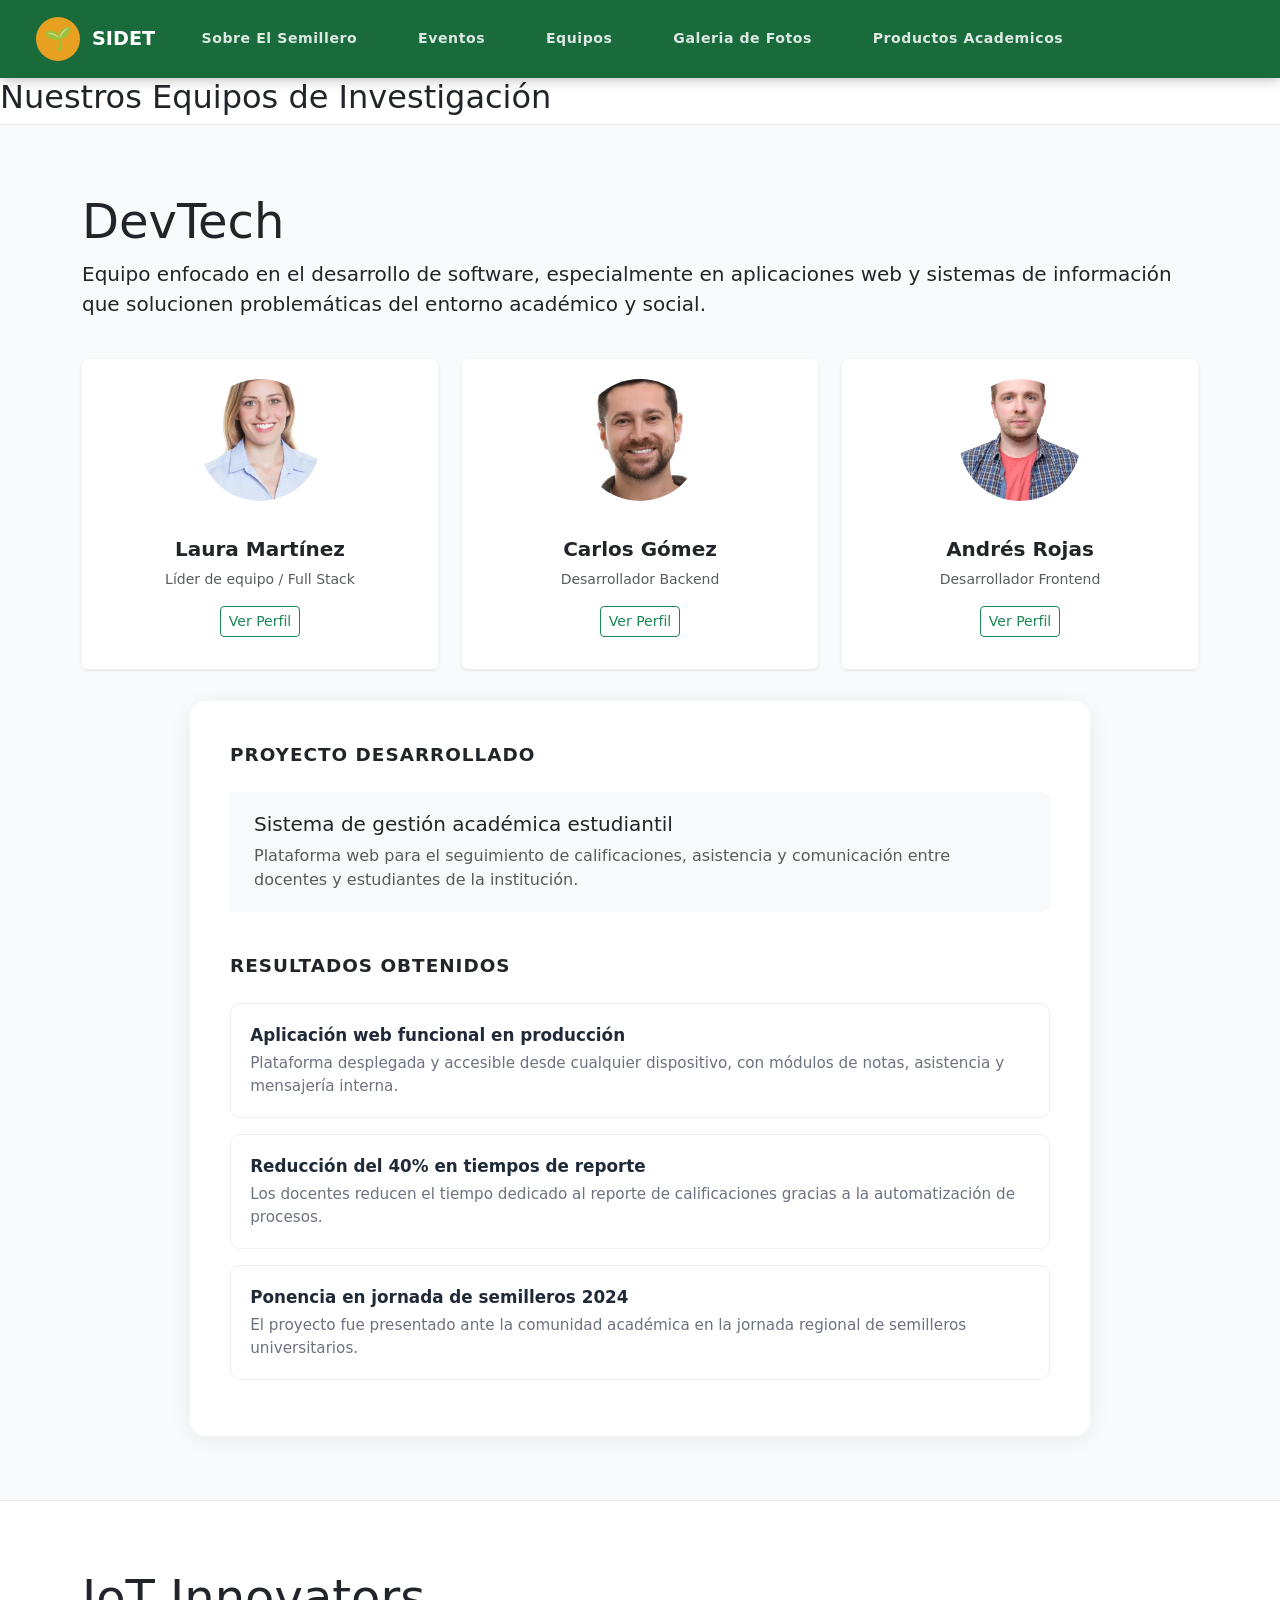
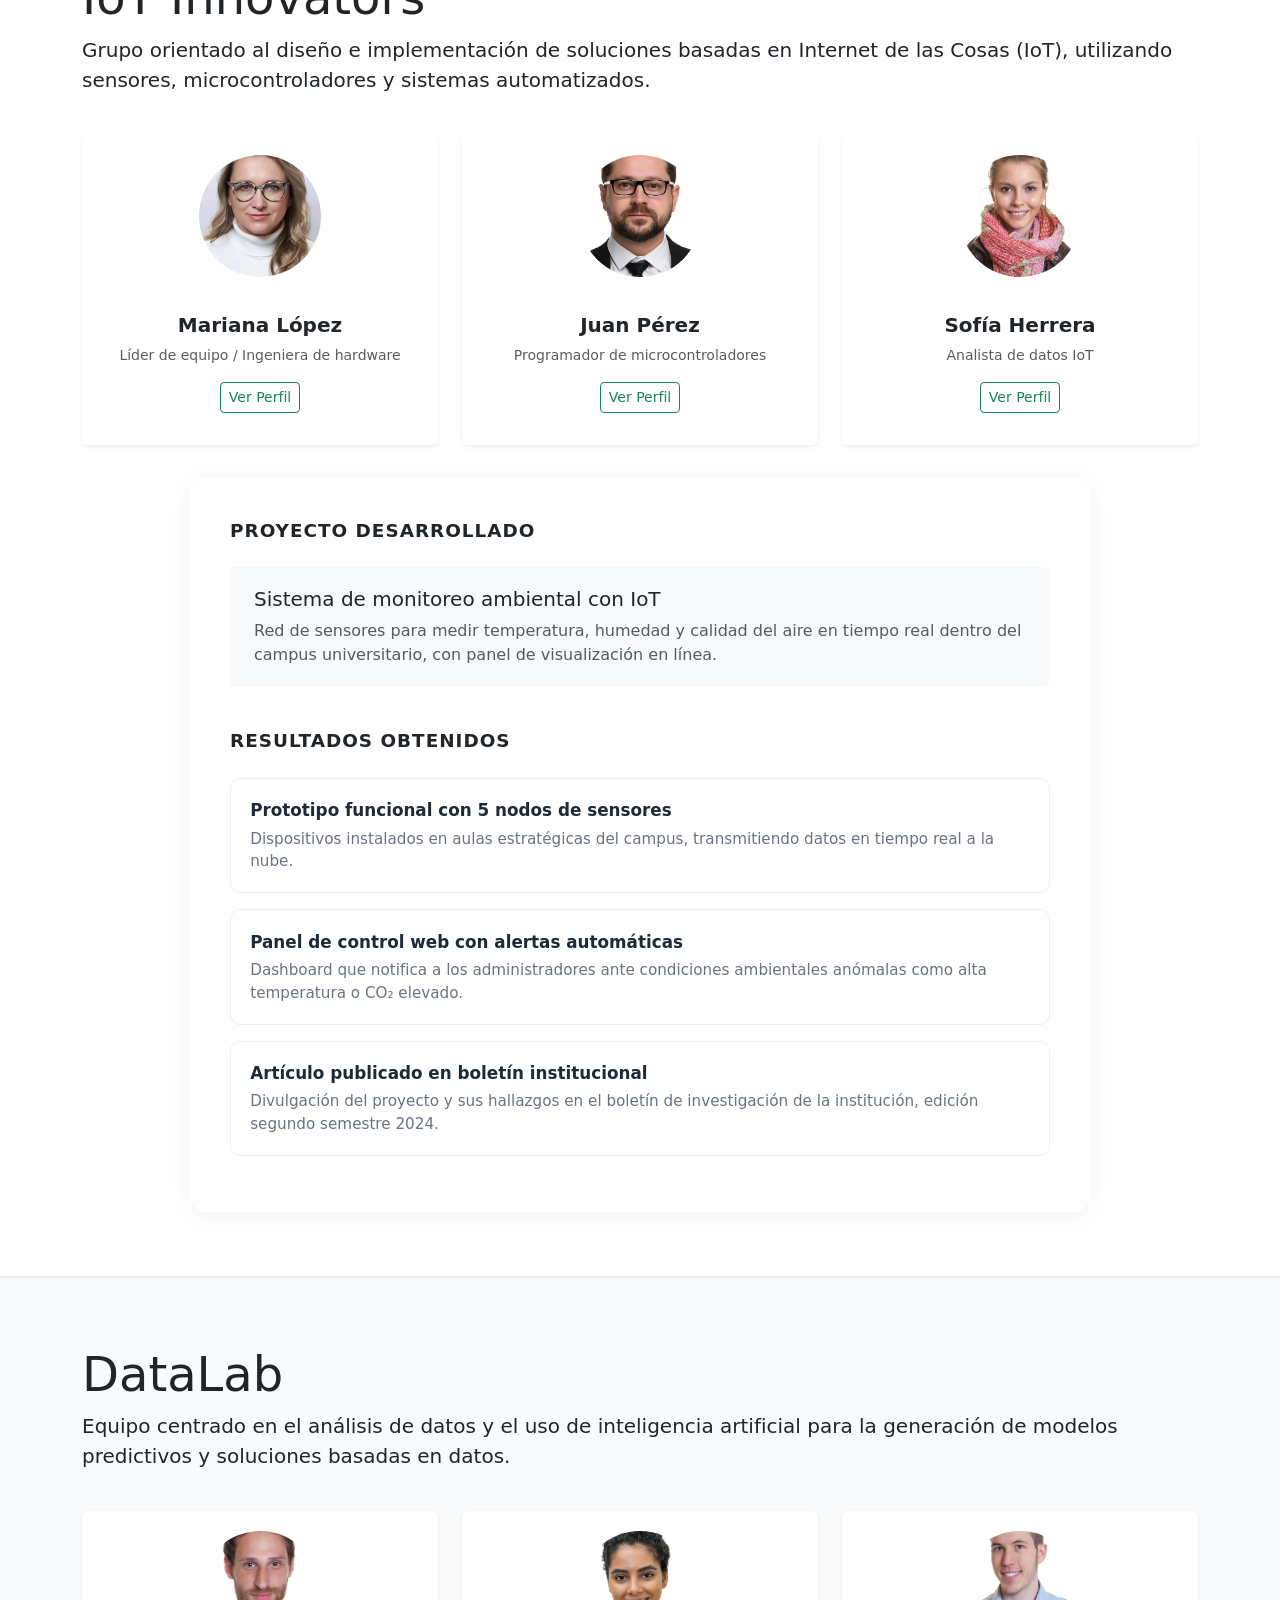
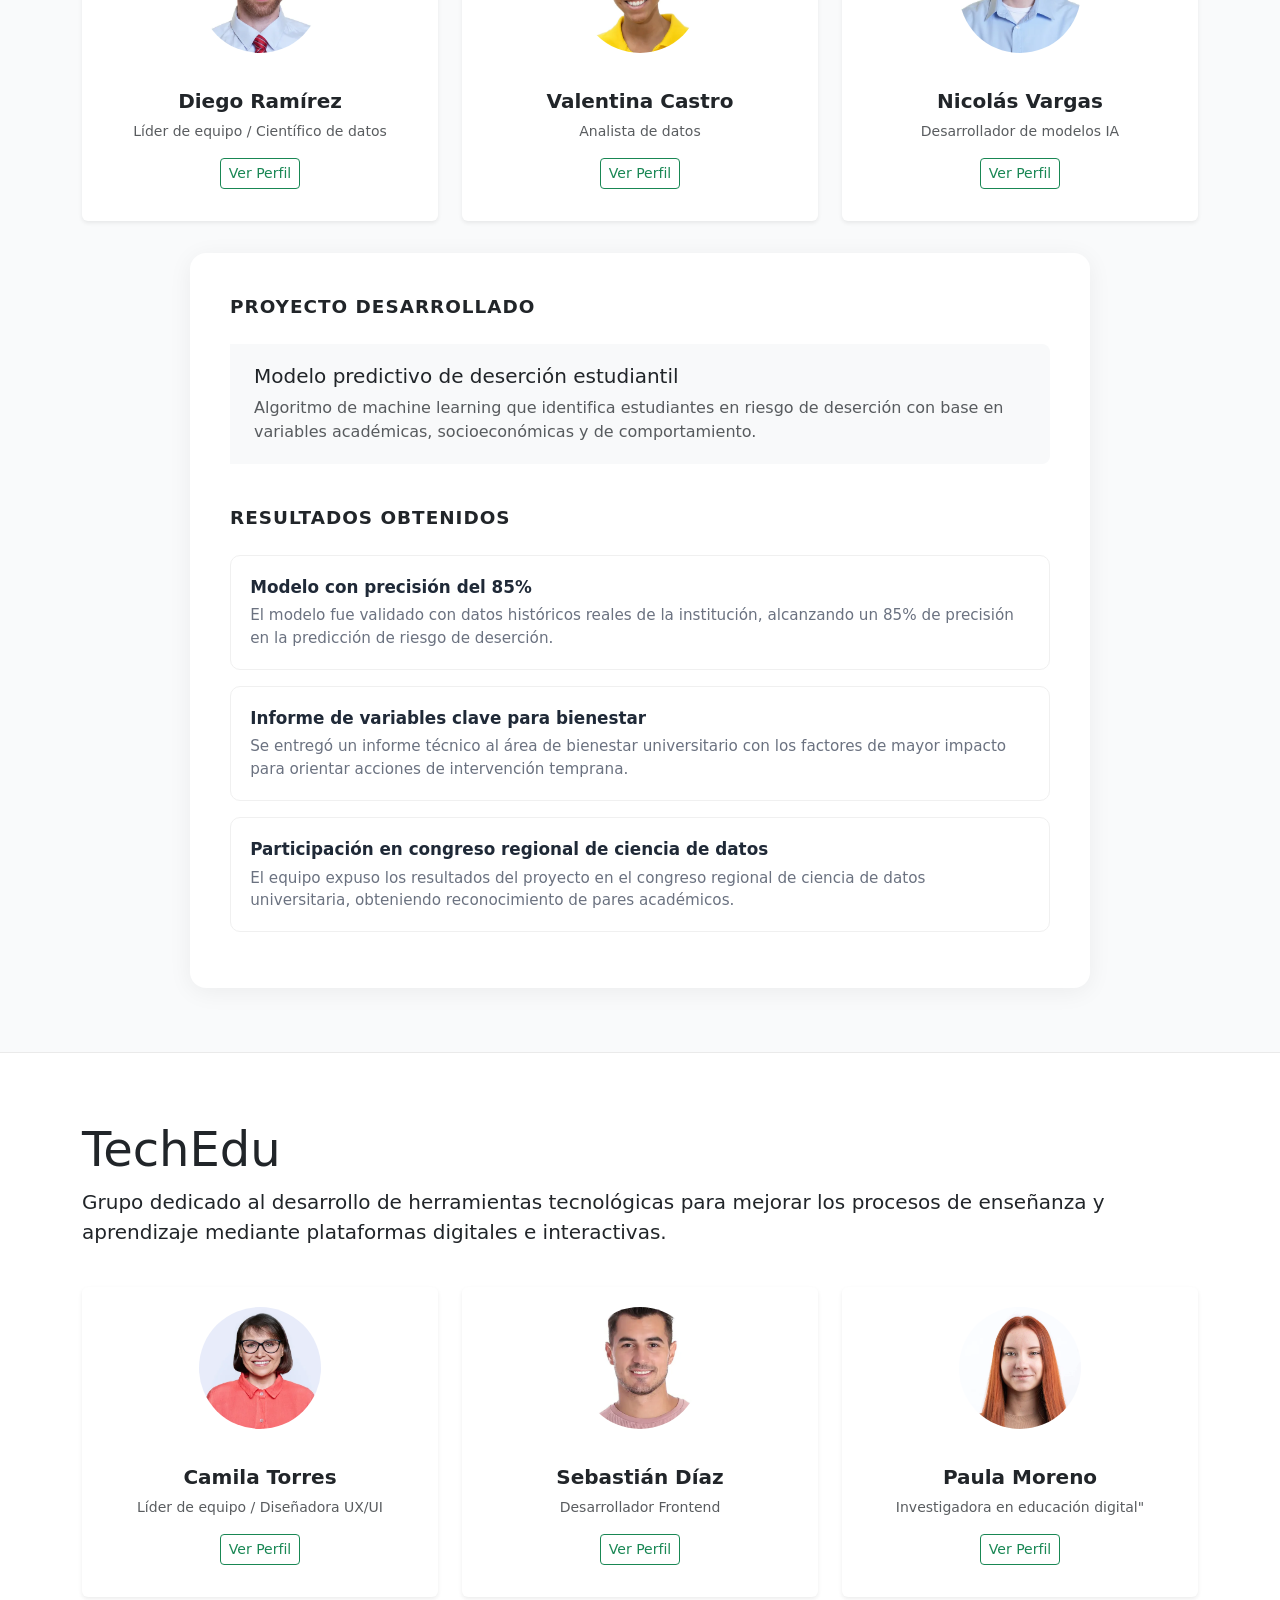
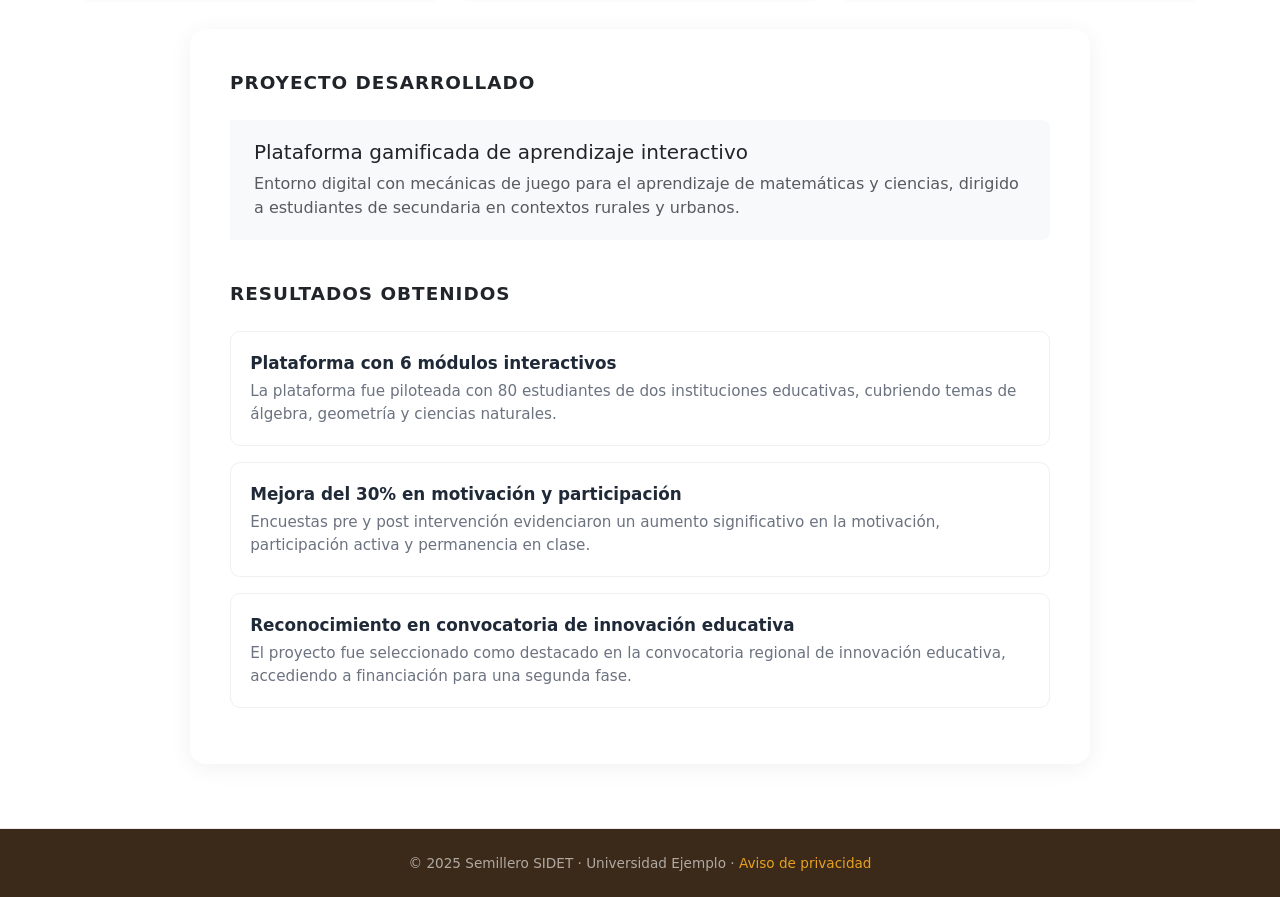
==== equipos.html @ be823335 "add sections sobreSemillero, Eventos, Equipos, GaleriaFotos, productosAcademicos" ====
<!DOCTYPE html>
<html lang="es">

<head>
    <meta charset="UTF-8">
    <meta name="viewport" content="width=device-width, initial-scale=1.0">
    <title>Nuestros Integrantes</title>
    <link rel="stylesheet" href="./css/bootstrap.css">
    <link rel="stylesheet" href="./css/styles.css">
</head>

<body>
    <nav class="navbar navbar-expand-md sticky-top">
        <div class="container-fluid">

            <a class="navbar-brand" href="index.html">
                <div class="logo-circle">🌱</div>
                <span>SIDET</span>
            </a>

            <button class="navbar-toggler" type="button" data-bs-toggle="collapse" data-bs-target="#navbarTogglerDemo02"
                aria-controls="navbarTogglerDemo02" aria-expanded="false" aria-label="Toggle navigation">
                <span class="navbar-toggler-icon"></span>
            </button>

            <div class="collapse navbar-collapse" id="navMenu">
                <ul class="navbar-nav me-auto mb-2 mb-lg-0">
                    <li class="nav-item">
                        <a class="nav-link active" aria-current="page" href="sobreSemillero.html">Sobre El Semillero</a>
                    </li>
                    <li class="nav-item">
                        <a class="nav-link" href="eventos.html">Eventos</a>
                    </li>
                    <li class="nav-item">
                        <a class="nav-link" href="equipos.html">Equipos</a>
                    </li>
                    <li class="nav-item">
                        <a class="nav-link" href="galeria.html">Galeria de Fotos</a>
                    </li>
                    <li class="nav-item">
                        <a class="nav-link" href="productosAcademicos.html">Productos Academicos</a>
                    </li>
                </ul>
            </div>

        </div>
    </nav>
    <main>
        <h2>Nuestros Equipos de Investigación</h2>
        <section class="equipos" id="equipo1">
            <div class="container my-5">
                <div class="row mb-4">
                    <div class="col-12 text-center text-md-start">
                        <h2 class="display-5">DevTech</h2>
                        <p class="lead">Equipo enfocado en el desarrollo de software, especialmente en aplicaciones web
                            y sistemas de información que solucionen problemáticas del entorno académico y social.</p>
                    </div>
                </div>

                <div class="row g-4">

                    <div class="col-12 col-md-6 col-lg-4">
                        <div class="card h-100 border-0 shadow-sm text-center p-3">
                            <img src="./img/equipos/lauraMartinez.jpg"
                                class="rounded-circle mx-auto d-block mb-3 img-equipos" alt="Laura Martínez">
                            <div class="card-body">
                                <h5 class="card-title fw-bold">Laura Martínez</h5>
                                <p class="text-body-secondary small mb-2">Líder de equipo / Full Stack</p>
                                <div class="d-flex justify-content-center gap-2">
                                    <a href="#" class="btn btn-outline-success btn-sm mt-2">Ver Perfil</a>
                                </div>
                            </div>
                        </div>
                    </div>

                    <div class="col-12 col-md-6 col-lg-4">
                        <div class="card h-100 border-0 shadow-sm text-center p-3">
                            <img src="./img/equipos/carlosGomez.jpg"
                                class="rounded-circle mx-auto d-block mb-3 img-equipos" alt="Carlos Gómez">
                            <div class="card-body">
                                <h5 class="card-title fw-bold">Carlos Gómez</h5>
                                <p class="text-body-secondary small mb-2">Desarrollador Backend</p>
                                <a href="#" class="btn btn-outline-success btn-sm mt-2">Ver Perfil</a>
                            </div>
                        </div>
                    </div>

                    <div class="col-12 col-md-6 col-lg-4">
                        <div class="card h-100 border-0 shadow-sm text-center p-3">
                            <img src="./img/equipos/andresRojas.jpg"
                                class="rounded-circle mx-auto d-block mb-3 img-equipos" alt="Andrés Rojas">
                            <div class="card-body">
                                <h5 class="card-title fw-bold">Andrés Rojas</h5>
                                <p class="text-body-secondary small mb-2">Desarrollador Frontend</p>
                                <a href="#" class="btn btn-outline-success btn-sm mt-2">Ver Perfil</a>
                            </div>
                        </div>
                    </div>

                </div>
            </div>
            <!-- Proyectos y Resultados DevTech -->
            <div class="seccion-proyectos">
                <div class="section-heading">Proyecto desarrollado</div>
                <div class="proyecto-card">
                    <h5>Sistema de gestión académica estudiantil</h5>
                    <p class="mb-0 text-body-secondary">Plataforma web para el seguimiento de calificaciones, asistencia y
                        comunicación entre docentes y estudiantes de la institución.</p>
                </div>

                <div class="section-heading mt-4">Resultados obtenidos</div>
                <div class="resultado-item">
                    <div>
                        <p class="resultado-titulo">Aplicación web funcional en producción</p>
                        <p class="resultado-desc">Plataforma desplegada y accesible desde cualquier dispositivo, con
                            módulos de notas, asistencia y mensajería interna.</p>
                    </div>
                </div>
                <div class="resultado-item">
                    <div>
                        <p class="resultado-titulo">Reducción del 40% en tiempos de reporte</p>
                        <p class="resultado-desc">Los docentes reducen el tiempo dedicado al reporte de calificaciones
                            gracias a la automatización de procesos.</p>
                    </div>
                </div>
                <div class="resultado-item">
                    <div>
                        <p class="resultado-titulo">Ponencia en jornada de semilleros 2024</p>
                        <p class="resultado-desc">El proyecto fue presentado ante la comunidad académica en la jornada
                            regional de semilleros universitarios.</p>
                    </div>
                </div>
            </div>
            </div>
        </section>

        <section class="equipos" id="equipo2">
            <div class="container my-5">
                <div class="row mb-4">
                    <div class="col-12 text-center text-md-start">
                        <h2 class="display-5">IoT Innovators</h2>
                        <p class="lead">Grupo orientado al diseño e implementación de soluciones basadas en Internet de
                            las Cosas (IoT), utilizando sensores, microcontroladores y sistemas automatizados.</p>
                    </div>
                </div>

                <div class="row g-4">

                    <div class="col-12 col-md-6 col-lg-4">
                        <div class="card h-100 border-0 shadow-sm text-center p-3">
                            <img src="./img/equipos/marianaLopez.jpg"
                                class="rounded-circle mx-auto d-block mb-3 img-equipos" alt="Mariana López">
                            <div class="card-body">
                                <h5 class="card-title fw-bold">Mariana López</h5>
                                <p class="text-body-secondary small mb-2">Líder de equipo / Ingeniera de hardware</p>
                                <div class="d-flex justify-content-center gap-2">
                                    <a href="#" class="btn btn-outline-success btn-sm mt-2">Ver Perfil</a>
                                </div>
                            </div>
                        </div>
                    </div>

                    <div class="col-12 col-md-6 col-lg-4">
                        <div class="card h-100 border-0 shadow-sm text-center p-3">
                            <img src="./img/equipos/juanPerez.jpg"
                                class="rounded-circle mx-auto d-block mb-3 img-equipos img-equipos" alt="Juan Pérez">
                            <div class="card-body">
                                <h5 class="card-title fw-bold">Juan Pérez</h5>
                                <p class="text-body-secondary small mb-2">Programador de microcontroladores</p>
                                <a href="#" class="btn btn-outline-success btn-sm mt-2">Ver Perfil</a>
                            </div>
                        </div>
                    </div>

                    <div class="col-12 col-md-6 col-lg-4">
                        <div class="card h-100 border-0 shadow-sm text-center p-3">
                            <img src="./img/equipos/sofiaHerrera.jpg"
                                class="rounded-circle mx-auto d-block mb-3 img-equipos" alt="Sofía Herrera">
                            <div class="card-body">
                                <h5 class="card-title fw-bold">Sofía Herrera</h5>
                                <p class="text-body-secondary small mb-2">Analista de datos IoT</p>
                                <a href="#" class="btn btn-outline-success btn-sm mt-2">Ver Perfil</a>
                            </div>
                        </div>
                    </div>

                </div>
            </div>
            <!-- Proyectos y Resultados IoT Innovators -->
                <div class="seccion-proyectos">
                    <div class="section-heading">Proyecto desarrollado</div>
                    <div class="proyecto-card">
                        <h5>Sistema de monitoreo ambiental con IoT</h5>
                        <p class="mb-0 text-body-secondary">Red de sensores para medir temperatura, humedad y calidad del aire en tiempo real dentro del campus universitario, con panel de visualización en línea.</p>
                    </div>
 
                    <div class="section-heading mt-4">Resultados obtenidos</div>
                    <div class="resultado-item">
                        <div>
                            <p class="resultado-titulo">Prototipo funcional con 5 nodos de sensores</p>
                            <p class="resultado-desc">Dispositivos instalados en aulas estratégicas del campus, transmitiendo datos en tiempo real a la nube.</p>
                        </div>
                    </div>
                    <div class="resultado-item">
                        <div>
                            <p class="resultado-titulo">Panel de control web con alertas automáticas</p>
                            <p class="resultado-desc">Dashboard que notifica a los administradores ante condiciones ambientales anómalas como alta temperatura o CO₂ elevado.</p>
                        </div>
                    </div>
                    <div class="resultado-item">
                        <div>
                            <p class="resultado-titulo">Artículo publicado en boletín institucional</p>
                            <p class="resultado-desc">Divulgación del proyecto y sus hallazgos en el boletín de investigación de la institución, edición segundo semestre 2024.</p>
                        </div>
                    </div>
                </div>
            </div>
        </section>
        <section class="equipos" id="equipo3">
            <div class="container my-5">
                <div class="row mb-4">
                    <div class="col-12 text-center text-md-start">
                        <h2 class="display-5">DataLab</h2>
                        <p class="lead">Equipo centrado en el análisis de datos y el uso de inteligencia artificial para
                            la generación de modelos predictivos y soluciones basadas en datos.</p>
                    </div>
                </div>

                <div class="row g-4">

                    <div class="col-12 col-md-6 col-lg-4">
                        <div class="card h-100 border-0 shadow-sm text-center p-3">
                            <img src="./img/equipos/diegoRamirez.jpg"
                                class="rounded-circle mx-auto d-block mb-3 img-equipos" alt="Diego Ramírez">
                            <div class="card-body">
                                <h5 class="card-title fw-bold">Diego Ramírez</h5>
                                <p class="text-body-secondary small mb-2">Líder de equipo / Científico de datos</p>
                                <div class="d-flex justify-content-center gap-2">
                                    <a href="#" class="btn btn-outline-success btn-sm mt-2">Ver Perfil</a>
                                </div>
                            </div>
                        </div>
                    </div>

                    <div class="col-12 col-md-6 col-lg-4">
                        <div class="card h-100 border-0 shadow-sm text-center p-3">
                            <img src="./img/equipos/valentinaCastro.jpg"
                                class="rounded-circle mx-auto d-block mb-3 img-equipos" alt="Valentina Castro">
                            <div class="card-body">
                                <h5 class="card-title fw-bold">Valentina Castro</h5>
                                <p class="text-body-secondary small mb-2">Analista de datos</p>
                                <a href="#" class="btn btn-outline-success btn-sm mt-2">Ver Perfil</a>
                            </div>
                        </div>
                    </div>

                    <div class="col-12 col-md-6 col-lg-4">
                        <div class="card h-100 border-0 shadow-sm text-center p-3">
                            <img src="./img/equipos/nicolasVargas.jpg"
                                class="rounded-circle mx-auto d-block mb-3 img-equipos" alt="Nicolás Vargas">
                            <div class="card-body">
                                <h5 class="card-title fw-bold">Nicolás Vargas</h5>
                                <p class="text-body-secondary small mb-2">Desarrollador de modelos IA</p>
                                <a href="#" class="btn btn-outline-success btn-sm mt-2">Ver Perfil</a>
                            </div>
                        </div>
                    </div>

                </div>
            </div>
             <!-- Proyectos y Resultados DataLab -->
                <div class="seccion-proyectos">
                    <div class="section-heading">Proyecto desarrollado</div>
                    <div class="proyecto-card">
                        <h5>Modelo predictivo de deserción estudiantil</h5>
                        <p class="mb-0 text-body-secondary">Algoritmo de machine learning que identifica estudiantes en riesgo de deserción con base en variables académicas, socioeconómicas y de comportamiento.</p>
                    </div>
 
                    <div class="section-heading mt-4">Resultados obtenidos</div>
                    <div class="resultado-item">
                        <div>
                            <p class="resultado-titulo">Modelo con precisión del 85%</p>
                            <p class="resultado-desc">El modelo fue validado con datos históricos reales de la institución, alcanzando un 85% de precisión en la predicción de riesgo de deserción.</p>
                        </div>
                    </div>
                    <div class="resultado-item">
                        <div>
                            <p class="resultado-titulo">Informe de variables clave para bienestar</p>
                            <p class="resultado-desc">Se entregó un informe técnico al área de bienestar universitario con los factores de mayor impacto para orientar acciones de intervención temprana.</p>
                        </div>
                    </div>
                    <div class="resultado-item">
                        <div>
                            <p class="resultado-titulo">Participación en congreso regional de ciencia de datos</p>
                            <p class="resultado-desc">El equipo expuso los resultados del proyecto en el congreso regional de ciencia de datos universitaria, obteniendo reconocimiento de pares académicos.</p>
                        </div>
                    </div>
                </div>
            </div>
        </section>
        <section class="equipos" id="equipo4">
            <div class="container my-5">
                <div class="row mb-4">
                    <div class="col-12 text-center text-md-start">
                        <h2 class="display-5">TechEdu</h2>
                        <p class="lead">Grupo dedicado al desarrollo de herramientas tecnológicas para mejorar los
                            procesos de enseñanza y aprendizaje mediante plataformas digitales e interactivas.</p>
                    </div>
                </div>

                <div class="row g-4">

                    <div class="col-12 col-md-6 col-lg-4">
                        <div class="card h-100 border-0 shadow-sm text-center p-3">
                            <img src="./img/equipos/camilaTorres.jpg"
                                class="rounded-circle mx-auto d-block mb-3 img-equipos" alt="Camila Torres">
                            <div class="card-body">
                                <h5 class="card-title fw-bold">Camila Torres</h5>
                                <p class="text-body-secondary small mb-2">Líder de equipo / Diseñadora UX/UI</p>
                                <div class="d-flex justify-content-center gap-2">
                                    <a href="#" class="btn btn-outline-success btn-sm mt-2">Ver Perfil</a>
                                </div>
                            </div>
                        </div>
                    </div>

                    <div class="col-12 col-md-6 col-lg-4">
                        <div class="card h-100 border-0 shadow-sm text-center p-3">
                            <img src="./img/equipos/sebastianDiaz.jpg"
                                class="rounded-circle mx-auto d-block mb-3 img-equipos" alt="Sebastián Díaz">
                            <div class="card-body">
                                <h5 class="card-title fw-bold">Sebastián Díaz</h5>
                                <p class="text-body-secondary small mb-2">Desarrollador Frontend</p>
                                <a href="#" class="btn btn-outline-success btn-sm mt-2">Ver Perfil</a>
                            </div>
                        </div>
                    </div>

                    <div class="col-12 col-md-6 col-lg-4">
                        <div class="card h-100 border-0 shadow-sm text-center p-3">
                            <img src="./img/equipos/paulaMoreno.jpg"
                                class="rounded-circle mx-auto d-block mb-3 img-equipos" alt="Paula Moreno">
                            <div class="card-body">
                                <h5 class="card-title fw-bold">Paula Moreno</h5>
                                <p class="text-body-secondary small mb-2">Investigadora en educación digital"</p>
                                <a href="#" class="btn btn-outline-success btn-sm mt-2">Ver Perfil</a>
                            </div>
                        </div>
                    </div>

                </div>
            </div>
            <!-- Proyectos y Resultados TechEdu -->
                <div class="seccion-proyectos">
                    <div class="section-heading">Proyecto desarrollado</div>
                    <div class="proyecto-card">
                        <h5>Plataforma gamificada de aprendizaje interactivo</h5>
                        <p class="mb-0 text-body-secondary">Entorno digital con mecánicas de juego para el aprendizaje de matemáticas y ciencias, dirigido a estudiantes de secundaria en contextos rurales y urbanos.</p>
                    </div>
 
                    <div class="section-heading mt-4">Resultados obtenidos</div>
                    <div class="resultado-item">
                        <div>
                            <p class="resultado-titulo">Plataforma con 6 módulos interactivos</p>
                            <p class="resultado-desc">La plataforma fue piloteada con 80 estudiantes de dos instituciones educativas, cubriendo temas de álgebra, geometría y ciencias naturales.</p>
                        </div>
                    </div>
                    <div class="resultado-item">
                        <div>
                            <p class="resultado-titulo">Mejora del 30% en motivación y participación</p>
                            <p class="resultado-desc">Encuestas pre y post intervención evidenciaron un aumento significativo en la motivación, participación activa y permanencia en clase.</p>
                        </div>
                    </div>
                    <div class="resultado-item">
                        <div>
                            <p class="resultado-titulo">Reconocimiento en convocatoria de innovación educativa</p>
                            <p class="resultado-desc">El proyecto fue seleccionado como destacado en la convocatoria regional de innovación educativa, accediendo a financiación para una segunda fase.</p>
                        </div>
                    </div>
                </div>
            </div>
        </section>
    </main>
    <footer class="text-center">
        <div class="container">
            <p class="mb-0">© 2025 Semillero SIDET · Universidad Ejemplo ·
                <a href="">Aviso de privacidad</a>
            </p>
        </div>
    </footer>
</body>

<script src="./js/bootstrap.bundle.js"></script>

</html>
---- css/styles.css ----
* {
    padding: 0;
    margin: 0;
    box-sizing: border-box;
}

/* Navbar */
.navbar {
    background-color: #1a6b3c;
    padding: 0.75rem 1.5rem;
    box-shadow: 0 2px 12px rgba(0, 0, 0, 0.25);
}

.navbar-brand {
    display: flex;
    align-items: center;
    gap: 0.75rem;
    color: #fff;
    font-size: 1.2rem;
    font-weight: 700;
}

.logo-circle {
    width: 44px;
    height: 44px;
    border-radius: 50%;
    background: #e8a020;
    display: flex;
    align-items: center;
    justify-content: center;
    font-size: 1.4rem;
    flex-shrink: 0;
}

.navbar-nav .nav-link {
    color: rgba(255, 255, 255, 0.85) !important;
    font-size: 0.88rem;
    font-weight: 600;
    letter-spacing: 0.04em;
    padding: 0.5rem 1.9rem !important;
}


/* Header */
#header-home {
    background: linear-gradient(135deg, rgba(26, 107, 60, 0.82) 0%, rgba(30, 30, 30, 0.75) 100%),
        url(https://cdn-3.expansion.mx/dims4/default/8ab237e/2147483647/strip/true/crop/1920x1080+0+0/resize/1200x675!/format/webp/quality/80/?url=https://cdn-3.expansion.mx/f8/ae/9766e75846328ebf2e52f6005796/conalep-semillero-startups-tech.jpeg);
    background-size: cover;
    background-position: center;
    height: 95vh;
    display: flex;
    justify-content: center;
    align-items: center;
    text-align: center;
}

#nombre {
    color: white;
    font-size: 3rem;
    padding: 10px 20px;
}

/* Secciones */
section {
    padding: 5rem 0;
}

/* Lema */
.lema-section {
    background-color: #1a6b3c;
    color: #fff;
    padding: 5rem 0;
}

blockquote.lema {
    font-family: 'Playfair Display', serif;
    font-size: clamp(1.4rem, 3vw, 2.1rem);
    font-style: italic;
    line-height: 1.5;
    border: none;
    position: relative;
    padding: 0 3rem;
}

/* Resume */
.resumen-section {
    background: #f7f3ec;
    text-align: justify;
}

/* Testimonios */
.testimonios-section {
    background-color: #f7f3ec;
}

.testimonio-card {
    border-radius: 8px;
    padding: 2rem;
    box-shadow: 0 3px 16px rgba(0, 0, 0, 0.07);
    position: relative;
    height: 100%;
}


.testimonio-autor {
    display: flex;
    align-items: center;
    gap: 0.75rem;
    margin: 1rem 5px;
}

.autor-avatar {
    width: 42px;
    height: 42px;
    border-radius: 50%;
    background-color: #2d9b5a;
    display: flex;
    align-items: center;
    justify-content: center;
    color: #fff;
    font-size: 1.1rem;
    font-weight: 700;
    flex-shrink: 0;
}

.autor-nombre {
    font-weight: 600;
    font-size: 0.9rem;
}

.autor-rol {
    font-size: 0.78rem;
    color: #6c757d;
}

.btn-unirse {
    background-color: #1a6b3c;
    color: #fff;
    border: none;
    padding: 0.8rem 2.5rem;
    margin-top: 20px;
    font-size: 1rem;
    font-weight: 600;
    border-radius: 3px;
    transition: background-color 0.2s;

    &:hover {
        background-color: #2d9b5a;
        color: #fff;
    }
}

/* Galeria */

.galeria-section {
    background-color: #3b2a1a;

    .section-title {
        color: #fff;
        font-size: xxx-large;
    }
}

.carousel-item img {
    height: 480px;
    object-fit: cover;
    border-radius: 4px;
    filter: brightness(0.88);
}

.btn-galeria {
    border: 2px solid #e8a020;
    color: #e8a020;
    font-weight: 600;
    padding: 0.65rem 2rem;
    border-radius: 3px;
    transition: background-color 0.2s, color 0.2s;

    &:hover {
        background-color: #e8a020;
        color: #3b2a1a;
    }
}

/* Contacto */
.contact-form-wrapper {
    background-color: #f7f3ec;
    border-radius: 6px;
    padding: 2.5rem;

    .form-label {
        font-weight: 600;
        font-size: 0.88rem;
    }

    .form-control {
        border-radius: 3px;
        border: 1.5px solid #d4cec5;
        font-size: 0.92rem;
    }
}

.btn-enviar {
    background-color: #1a6b3c;
    color: #fff;
    border: none;
    padding: 0.7rem 2rem;
    font-weight: 600;
    border-radius: 3px;
    width: 100%;
    transition: background-color 0.2s;

    &:hover {
        background-color: #2d9b5a;
        color: #fff;
    }
}

.info-contacto {
    padding: 1rem 0;
}

.info-item {
    display: flex;
    gap: 1rem;
    margin-bottom: 1.6rem;
    align-items: flex-start;
}

.info-item h6 {
    font-size: 0.82rem;
    color: #6c757d;
    margin: 0;
    text-transform: uppercase;
    letter-spacing: 0.06em;
}

.info-item p {
    margin: 0;
    font-size: 0.95rem;
    color: #3b2a1a;
}

.social-links a {
    display: inline-flex;
    align-items: center;
    justify-content: center;
    width: 38px;
    height: 38px;
    border-radius: 50%;
    background-color: #1a6b3c;
    color: #fff;
    font-size: 1.1rem;
    margin-right: 0.5rem;
    transition: background-color 0.2s;

    &:hover {
        background-color: #e8a020;
        color: #3b2a1a;
    }
}

/* Footer */
footer {
    background: #3b2a1a;
    color: rgba(255, 255, 255, 0.6);
    font-size: 0.85rem;
    padding: 1.5rem 0;

    a {
        color: #e8a020;
        text-decoration: none;
    }
}

.card {
    transition: all 0.3s ease-in-out;
}

.card:hover {
    transform: translateY(-10px);
    box-shadow: 0 10px 20px #1a6b3c !important;
    border: 1px solid #2d9b5a !important;
}

/* Seccion Sobre el semillero */
#header-sobreSemillero {
    padding: 2rem;
    text-align: center;

    h2 {
        font-weight: 800;
        font-size: 2.5rem;
        margin-bottom: 1rem;
        letter-spacing: -0.5px;
    }

    p {
        font-size: 1.2rem;
        color: #1F2937;
        max-width: 600px;
        margin: 0 auto;
        line-height: 1.5;
    }
}


#main-sobreSemillero {
    max-width: 1200px;
    margin: 0 auto;
    padding: 0 1.5rem 4rem 1.5rem;

    img {
        display: block;
        margin: 0 auto 3rem auto;
        border-radius: 16px;
        box-shadow: 0 8px 20px rgba(0, 0, 0, 0.1);
        border: 4px solid #fff;
    }
}



.article-sobreSemillero {
    background-color: #ffffff;
    padding: 2.5rem;
    border-radius: 12px;
    box-shadow: 0 4px 15px rgba(0, 0, 0, 0.03);
    margin-bottom: 2rem;
    border: 1px solid #f0f0f0;
    transition: box-shadow 0.3s ease;

    &:hover {
        box-shadow: 0 8px 25px rgba(0, 0, 0, 0.06);
    }

    h2 {
        font-size: 1.6rem;
        font-weight: 700;
        margin-bottom: 1.2rem;
        position: relative;
        padding-bottom: 0.5rem;
    }

    p {
        line-height: 1.7;
        color: #4B5563;
        font-size: 1.05rem;
        margin-bottom: 0;
    }

    hr {
        border-color: #d1d5db;
        margin: 2rem 0;
        opacity: 0.6;
    }

    ul {
        list-style: none;
        padding-left: 0;
        margin-top: 1.5rem;
        margin-bottom: 0;

        li {
            position: relative;
            padding-left: 2.2rem;
            margin-bottom: 1rem;
            line-height: 1.6;
            color: #4B5563;
            font-size: 1.05rem;
        }

        li:last-child {
            margin-bottom: 0;
        }

        li strong {
            color: #1F2937;
            font-weight: 600;
        }
    }
}

/* Seccion de Eventos */

#eventos {
    max-width: 1200px;
    margin: 0 auto;
    padding: 3rem 1.5rem 5rem 1.5rem;
}

#eventos h2 {
    font-size: 2.2rem;
    font-weight: 800;
    margin-bottom: 3rem;
    text-align: center;
    position: relative;
    padding-bottom: 1rem;
}

#eventos .col {
    display: flex;
}

#eventos .card img {
    height: 100%;
    width: 100%;
    object-fit: cover;
    min-height: 200px;
    border-right: 2px solid #E8F5E9;
}

#eventos .card-body {
    padding: 1.5rem;
    display: flex;
    flex-direction: column;
    justify-content: center;
    height: 100%;
}

#eventos .card-title {
    color: #1F2937;
    font-weight: 700;
    font-size: 1.15rem;
    margin-bottom: 0.75rem;
    line-height: 1.3;
}

#eventos .card:hover .card-title {
    color: #2E7D32;
    transition: color 0.2s ease;
}

#eventos .card-text {
    color: #4B5563;
    font-size: 0.95rem;
    line-height: 1.5;
    margin-bottom: 0;
}

/* Seccion de Equipos */
.equipos {
    padding-top: 20px;
    padding-bottom: 4rem;
    border-bottom: 1px solid #eaeaea;
}

.equipos:nth-child(even) {
    background-color: #F9FAFB;
    border-top: 1px solid #eaeaea;
}

.img-equipos {
    width: 130px;
    height: 130px;
    object-fit: cover;
    padding: 4px;
    background-color: #fff;
}

.seccion-proyectos {
    max-width: 900px;
    margin: 0 auto;
    padding: 2.5rem;
    background-color: #ffffff;
    border-radius: 16px;
    box-shadow: 0 4px 25px rgba(0, 0, 0, 0.06);
    margin-top: -1rem;
    position: relative;
    z-index: 2;
}

.section-heading {
    font-size: 1.15rem;
    text-transform: uppercase;
    letter-spacing: 1px;
    font-weight: 700;
    margin-bottom: 1.2rem;
    display: inline-block;
    padding-bottom: 4px;
}

.resultado-item {
    display: flex;
    align-items: flex-start;
    padding: 1.2rem;
    margin-bottom: 1rem;
    background-color: #fff;
    border: 1px solid #f0f0f0;
    border-radius: 10px;
    transition: background-color 0.2s ease;
}

.resultado-item:hover {
    background-color: #E8F5E9;
    border-color: #c8e6c9;
}


.resultado-titulo {
    font-weight: 600;
    font-size: 1.05rem;
    margin-bottom: 0.25rem;
    color: #1F2937;
}

.resultado-desc {
    margin-bottom: 0;
    font-size: 0.95rem;
    color: #6B7280;
    line-height: 1.5;
}

.proyecto-card {
    background: #f8f9fa;
    border-radius: 0 8px 8px 0;
    padding: 1.25rem 1.5rem;
    margin-bottom: 1rem;
}

/* Seccion Galeria */
#header-galeria {
    padding: 1.5rem;
    text-align: center;
    margin-bottom: 3rem;

    h2 {
        color: #2E7D32;
        font-weight: 800;
        font-size: 2.5rem;
        margin-bottom: 0;
        letter-spacing: -0.5px;
    }
}


#main-galeria {
    display: grid;
    grid-template-columns: 1fr;
    gap: 1.5rem;
    padding: 0 1.5rem 5rem 1.5rem;
    max-width: 1200px;
    margin: 0 auto;
    
    a {
        display: block;
        border-radius: 12px;
        overflow: hidden;
        box-shadow: 0 4px 15px rgba(0, 0, 0, 0.08);
        background-color: #E8F5E9;
        transition: transform 0.3s ease, box-shadow 0.3s ease;
        cursor: zoom-in;

        img {
            width: 100%;
            height: 250px;
            object-fit: cover;
            transition: transform 0.5s ease;
        }
    }

    a:hover {
        transform: translateY(-8px);
        box-shadow: 0 15px 30px rgba(0, 0, 0, 0.15);
    }
}

main a:hover img {
    transform: scale(1.08);
}

/* Seccion Productos Academicos */

#section-productosAcademicos{
    padding: 20px 12px;
}

@media (min-width: 576px) {
    #main-galeria {
        grid-template-columns: repeat(auto-fit, minmax(280px, 1fr));
    }
}
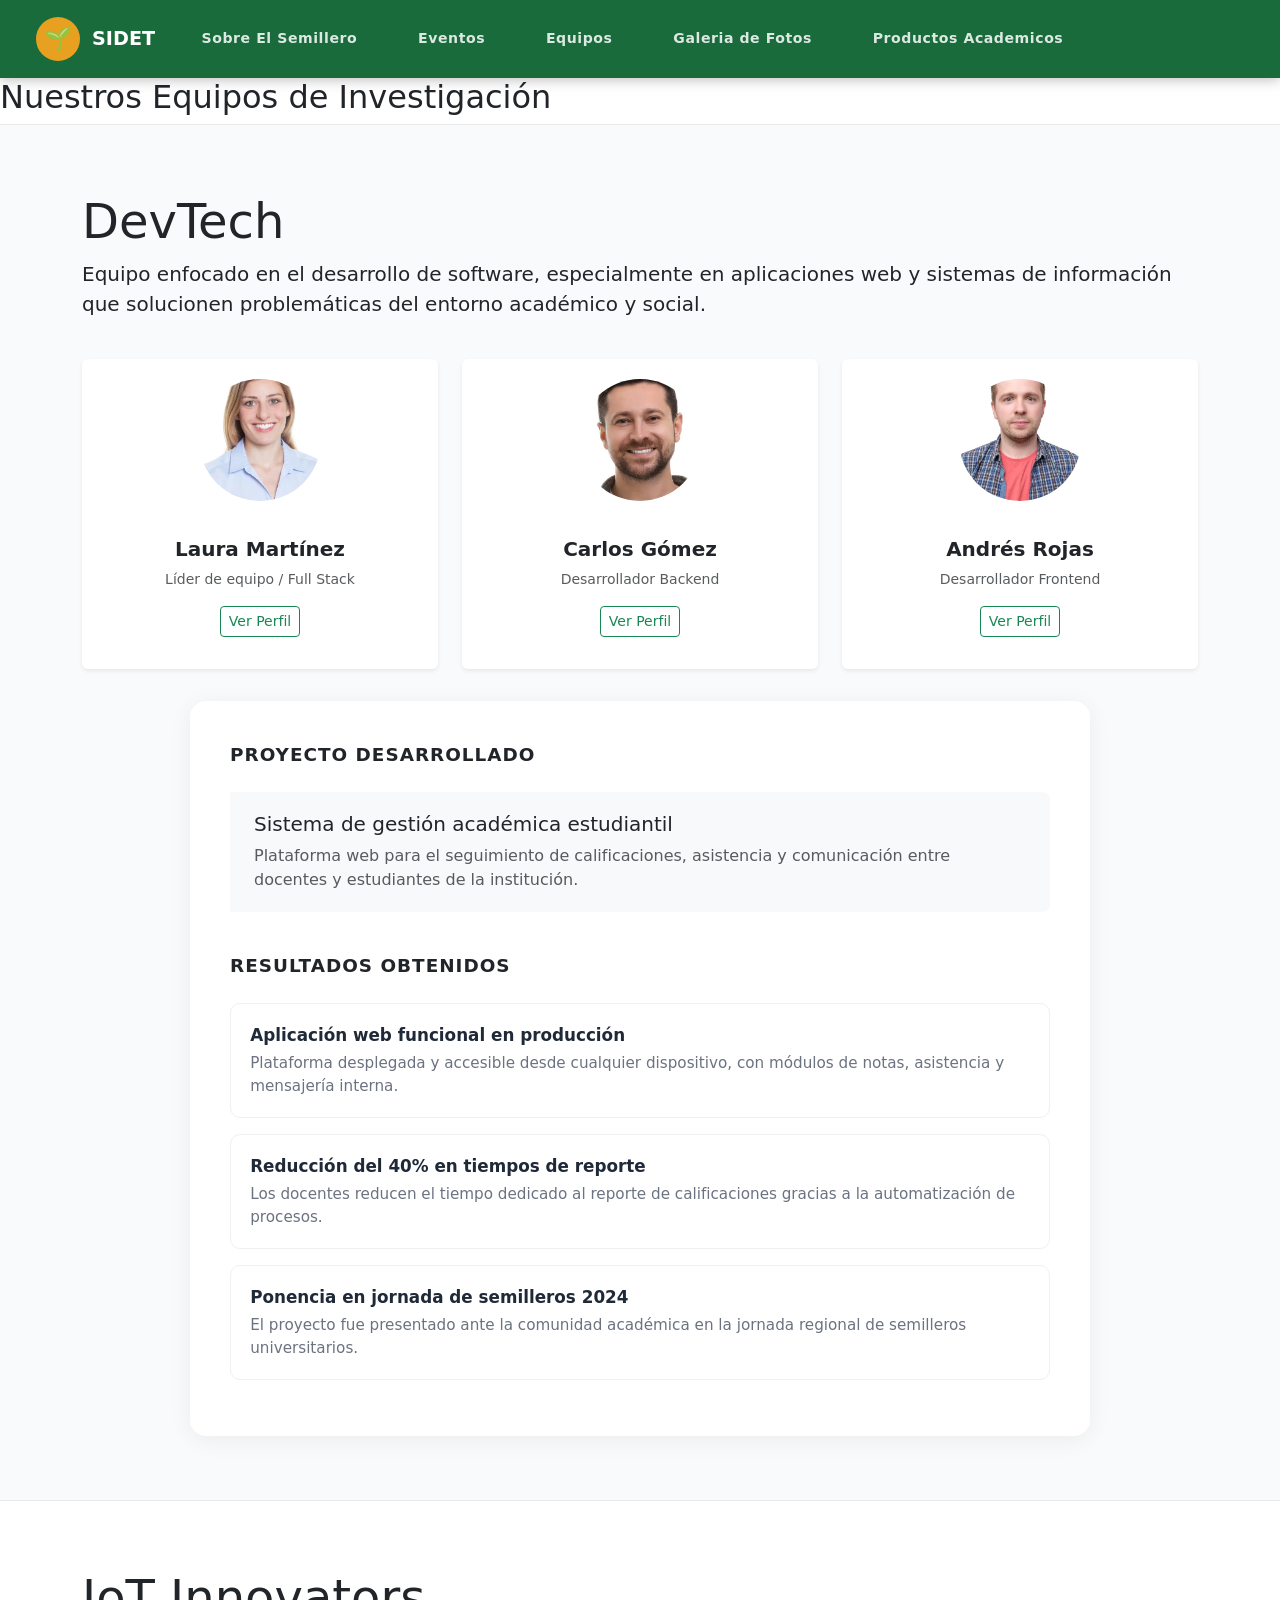
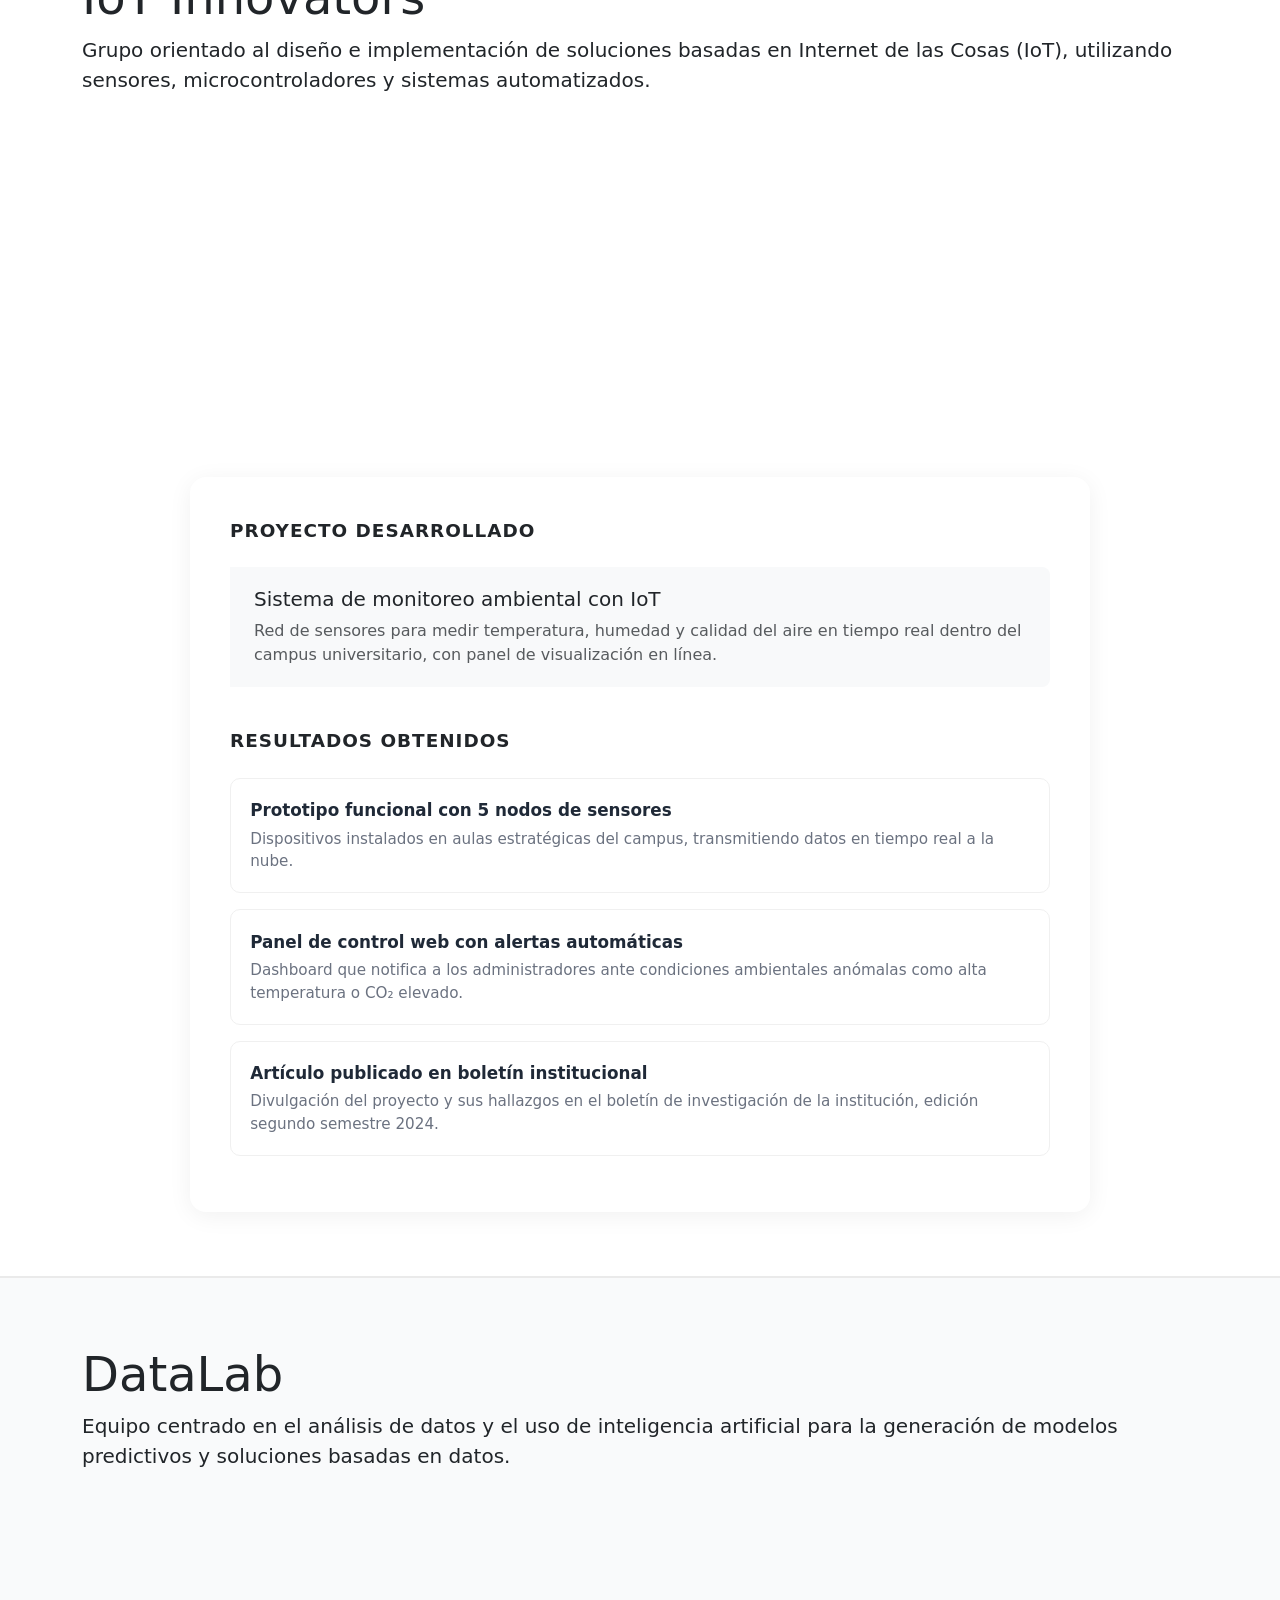
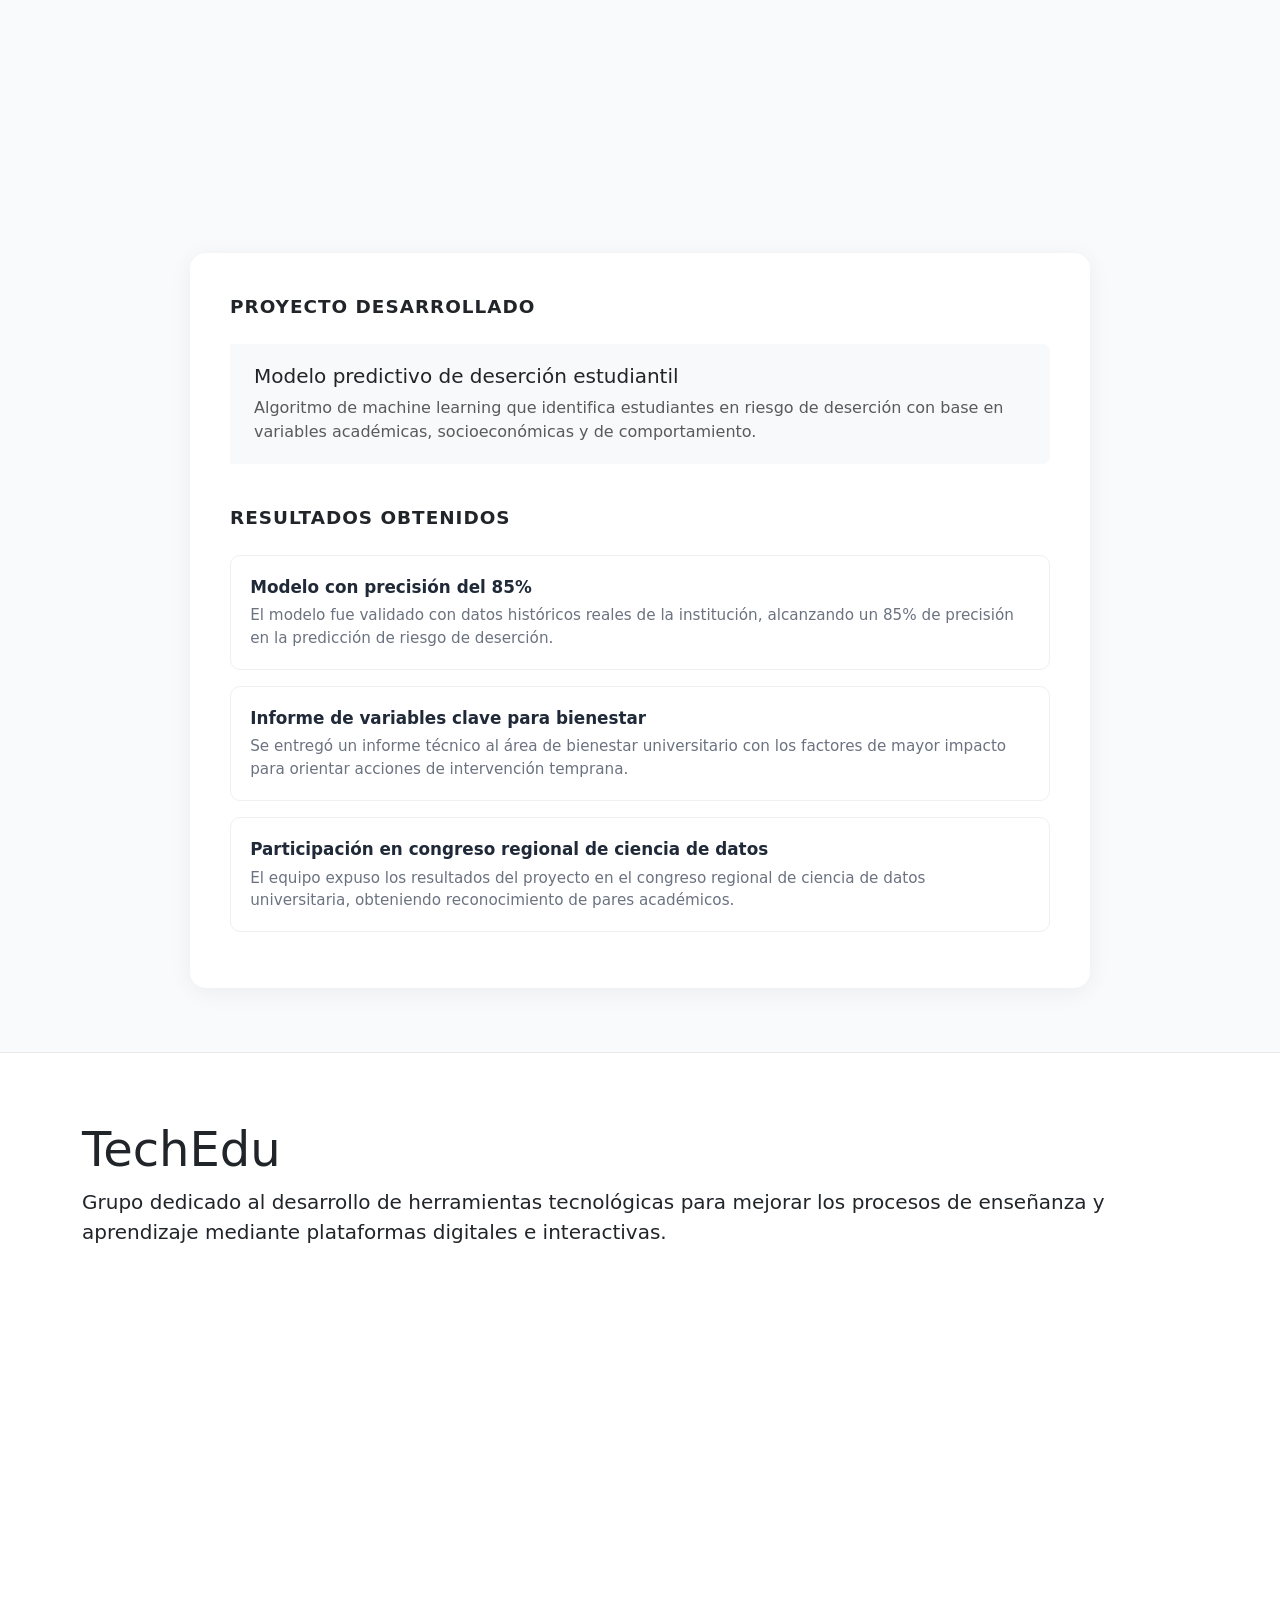
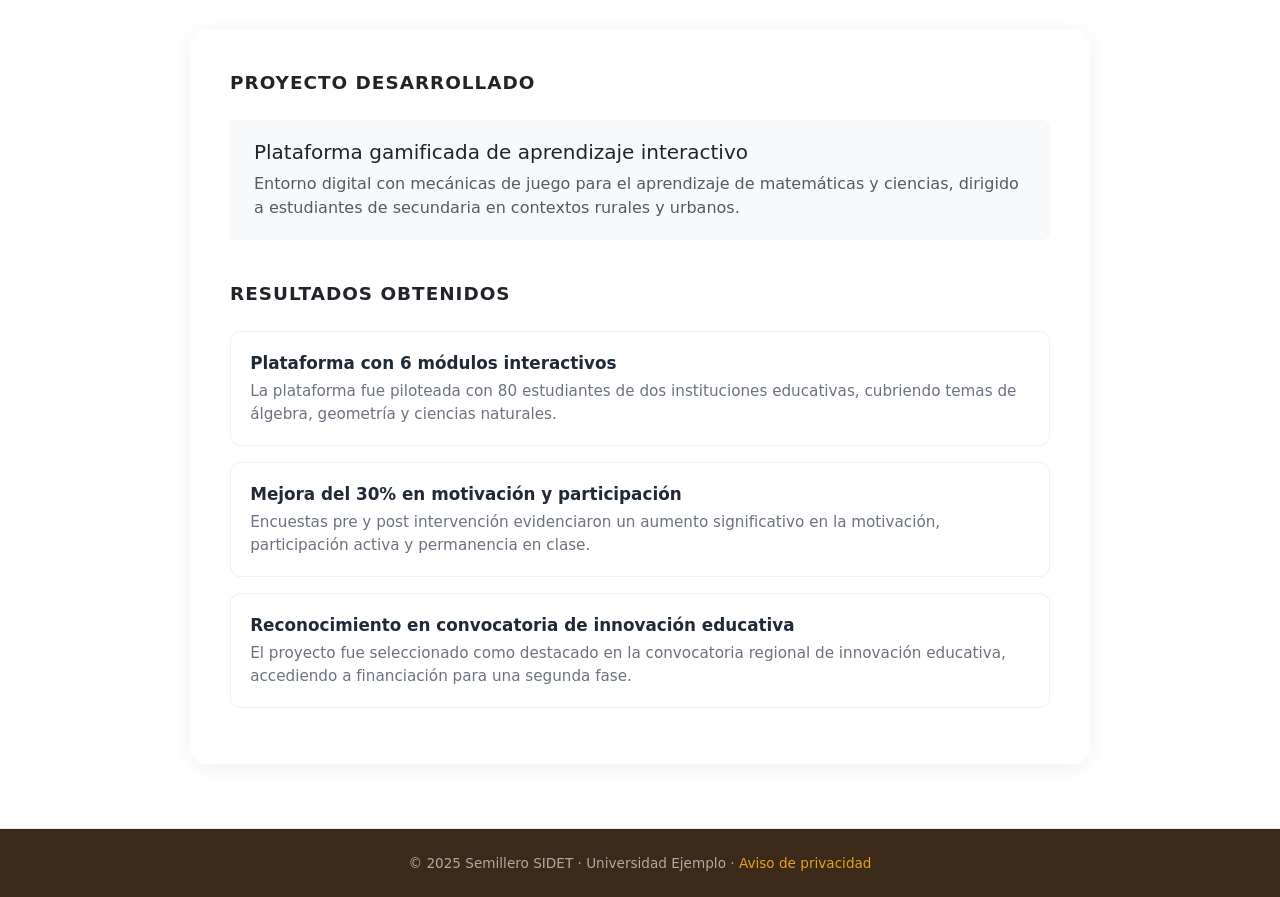
==== commit 6c2217f3: "animations and icons" ====
--- a/equipos.html
+++ b/equipos.html
@@ -7,6 +7,7 @@
     <title>Nuestros Integrantes</title>
     <link rel="stylesheet" href="./css/bootstrap.css">
     <link rel="stylesheet" href="./css/styles.css">
+    <link rel="stylesheet" href="./css/aos.css">
 </head>
 
 <body>
@@ -46,9 +47,9 @@
         </div>
     </nav>
     <main>
-        <h2>Nuestros Equipos de Investigación</h2>
-        <section class="equipos" id="equipo1">
-            <div class="container my-5">
+        <h2 data-aos="zoom-in">Nuestros Equipos de Investigación</h2>
+        <section class="equipos" id="equipo1" >
+            <div class="container my-5" data-aos="fade-up">
                 <div class="row mb-4">
                     <div class="col-12 text-center text-md-start">
                         <h2 class="display-5">DevTech</h2>
@@ -59,7 +60,7 @@
 
                 <div class="row g-4">
 
-                    <div class="col-12 col-md-6 col-lg-4">
+                    <div class="col-12 col-md-6 col-lg-4" data-aos="flip-right" data-aos-duration="2000">
                         <div class="card h-100 border-0 shadow-sm text-center p-3">
                             <img src="./img/equipos/lauraMartinez.jpg"
                                 class="rounded-circle mx-auto d-block mb-3 img-equipos" alt="Laura Martínez">
@@ -73,7 +74,7 @@
                         </div>
                     </div>
 
-                    <div class="col-12 col-md-6 col-lg-4">
+                    <div class="col-12 col-md-6 col-lg-4" data-aos="flip-right" data-aos-duration="2000">
                         <div class="card h-100 border-0 shadow-sm text-center p-3">
                             <img src="./img/equipos/carlosGomez.jpg"
                                 class="rounded-circle mx-auto d-block mb-3 img-equipos" alt="Carlos Gómez">
@@ -85,7 +86,7 @@
                         </div>
                     </div>
 
-                    <div class="col-12 col-md-6 col-lg-4">
+                    <div class="col-12 col-md-6 col-lg-4" data-aos="flip-right" data-aos-duration="2000">
                         <div class="card h-100 border-0 shadow-sm text-center p-3">
                             <img src="./img/equipos/andresRojas.jpg"
                                 class="rounded-circle mx-auto d-block mb-3 img-equipos" alt="Andrés Rojas">
@@ -100,7 +101,7 @@
                 </div>
             </div>
             <!-- Proyectos y Resultados DevTech -->
-            <div class="seccion-proyectos">
+            <div class="seccion-proyectos" data-aos="fade-up data-aos="fade-up" data-aos-duration="1500"">
                 <div class="section-heading">Proyecto desarrollado</div>
                 <div class="proyecto-card">
                     <h5>Sistema de gestión académica estudiantil</h5>
@@ -134,8 +135,8 @@
             </div>
         </section>
 
-        <section class="equipos" id="equipo2">
-            <div class="container my-5">
+        <section class="equipos" id="equipo2" >
+            <div class="container my-5" data-aos="fade-up">
                 <div class="row mb-4">
                     <div class="col-12 text-center text-md-start">
                         <h2 class="display-5">IoT Innovators</h2>
@@ -146,7 +147,7 @@
 
                 <div class="row g-4">
 
-                    <div class="col-12 col-md-6 col-lg-4">
+                    <div class="col-12 col-md-6 col-lg-4" data-aos="flip-right" data-aos-duration="2000">
                         <div class="card h-100 border-0 shadow-sm text-center p-3">
                             <img src="./img/equipos/marianaLopez.jpg"
                                 class="rounded-circle mx-auto d-block mb-3 img-equipos" alt="Mariana López">
@@ -160,7 +161,7 @@
                         </div>
                     </div>
 
-                    <div class="col-12 col-md-6 col-lg-4">
+                    <div class="col-12 col-md-6 col-lg-4" data-aos="flip-right" data-aos-duration="2000">
                         <div class="card h-100 border-0 shadow-sm text-center p-3">
                             <img src="./img/equipos/juanPerez.jpg"
                                 class="rounded-circle mx-auto d-block mb-3 img-equipos img-equipos" alt="Juan Pérez">
@@ -172,7 +173,7 @@
                         </div>
                     </div>
 
-                    <div class="col-12 col-md-6 col-lg-4">
+                    <div class="col-12 col-md-6 col-lg-4" data-aos="flip-right" data-aos-duration="2000">
                         <div class="card h-100 border-0 shadow-sm text-center p-3">
                             <img src="./img/equipos/sofiaHerrera.jpg"
                                 class="rounded-circle mx-auto d-block mb-3 img-equipos" alt="Sofía Herrera">
@@ -187,7 +188,7 @@
                 </div>
             </div>
             <!-- Proyectos y Resultados IoT Innovators -->
-                <div class="seccion-proyectos">
+                <div class="seccion-proyectos" data-aos="fade-up" data-aos-duration="1500">
                     <div class="section-heading">Proyecto desarrollado</div>
                     <div class="proyecto-card">
                         <h5>Sistema de monitoreo ambiental con IoT</h5>
@@ -216,8 +217,8 @@
                 </div>
             </div>
         </section>
-        <section class="equipos" id="equipo3">
-            <div class="container my-5">
+        <section class="equipos" id="equipo3" >
+            <div class="container my-5" data-aos="fade-up">
                 <div class="row mb-4">
                     <div class="col-12 text-center text-md-start">
                         <h2 class="display-5">DataLab</h2>
@@ -228,7 +229,7 @@
 
                 <div class="row g-4">
 
-                    <div class="col-12 col-md-6 col-lg-4">
+                    <div class="col-12 col-md-6 col-lg-4" data-aos="flip-right" data-aos-duration="2000">
                         <div class="card h-100 border-0 shadow-sm text-center p-3">
                             <img src="./img/equipos/diegoRamirez.jpg"
                                 class="rounded-circle mx-auto d-block mb-3 img-equipos" alt="Diego Ramírez">
@@ -242,7 +243,7 @@
                         </div>
                     </div>
 
-                    <div class="col-12 col-md-6 col-lg-4">
+                    <div class="col-12 col-md-6 col-lg-4" data-aos="flip-right" data-aos-duration="2000">
                         <div class="card h-100 border-0 shadow-sm text-center p-3">
                             <img src="./img/equipos/valentinaCastro.jpg"
                                 class="rounded-circle mx-auto d-block mb-3 img-equipos" alt="Valentina Castro">
@@ -254,7 +255,7 @@
                         </div>
                     </div>
 
-                    <div class="col-12 col-md-6 col-lg-4">
+                    <div class="col-12 col-md-6 col-lg-4" data-aos="flip-right" data-aos-duration="2000">
                         <div class="card h-100 border-0 shadow-sm text-center p-3">
                             <img src="./img/equipos/nicolasVargas.jpg"
                                 class="rounded-circle mx-auto d-block mb-3 img-equipos" alt="Nicolás Vargas">
@@ -269,7 +270,7 @@
                 </div>
             </div>
              <!-- Proyectos y Resultados DataLab -->
-                <div class="seccion-proyectos">
+                <div class="seccion-proyectos" data-aos="fade-up" data-aos-duration="1500">
                     <div class="section-heading">Proyecto desarrollado</div>
                     <div class="proyecto-card">
                         <h5>Modelo predictivo de deserción estudiantil</h5>
@@ -298,8 +299,8 @@
                 </div>
             </div>
         </section>
-        <section class="equipos" id="equipo4">
-            <div class="container my-5">
+        <section class="equipos" id="equipo4" >
+            <div class="container my-5" data-aos="fade-up">
                 <div class="row mb-4">
                     <div class="col-12 text-center text-md-start">
                         <h2 class="display-5">TechEdu</h2>
@@ -310,7 +311,7 @@
 
                 <div class="row g-4">
 
-                    <div class="col-12 col-md-6 col-lg-4">
+                    <div class="col-12 col-md-6 col-lg-4" data-aos="flip-right" data-aos-duration="2000">
                         <div class="card h-100 border-0 shadow-sm text-center p-3">
                             <img src="./img/equipos/camilaTorres.jpg"
                                 class="rounded-circle mx-auto d-block mb-3 img-equipos" alt="Camila Torres">
@@ -324,7 +325,7 @@
                         </div>
                     </div>
 
-                    <div class="col-12 col-md-6 col-lg-4">
+                    <div class="col-12 col-md-6 col-lg-4" data-aos="flip-right" data-aos-duration="2000">
                         <div class="card h-100 border-0 shadow-sm text-center p-3">
                             <img src="./img/equipos/sebastianDiaz.jpg"
                                 class="rounded-circle mx-auto d-block mb-3 img-equipos" alt="Sebastián Díaz">
@@ -336,7 +337,7 @@
                         </div>
                     </div>
 
-                    <div class="col-12 col-md-6 col-lg-4">
+                    <div class="col-12 col-md-6 col-lg-4" data-aos="flip-right" data-aos-duration="2000">
                         <div class="card h-100 border-0 shadow-sm text-center p-3">
                             <img src="./img/equipos/paulaMoreno.jpg"
                                 class="rounded-circle mx-auto d-block mb-3 img-equipos" alt="Paula Moreno">
@@ -351,7 +352,7 @@
                 </div>
             </div>
             <!-- Proyectos y Resultados TechEdu -->
-                <div class="seccion-proyectos">
+                <div class="seccion-proyectos" data-aos="fade-up" data-aos-duration="1500">
                     <div class="section-heading">Proyecto desarrollado</div>
                     <div class="proyecto-card">
                         <h5>Plataforma gamificada de aprendizaje interactivo</h5>
@@ -391,5 +392,9 @@
 </body>
 
 <script src="./js/bootstrap.bundle.js"></script>
+<script src="./js/aos.js"></script>
+<script>
+    AOS .init();
+</script>
 
 </html>
--- a/css/styles.css
+++ b/css/styles.css
@@ -525,7 +525,6 @@
     margin-bottom: 3rem;
 
     h2 {
-        color: #2E7D32;
         font-weight: 800;
         font-size: 2.5rem;
         margin-bottom: 0;
